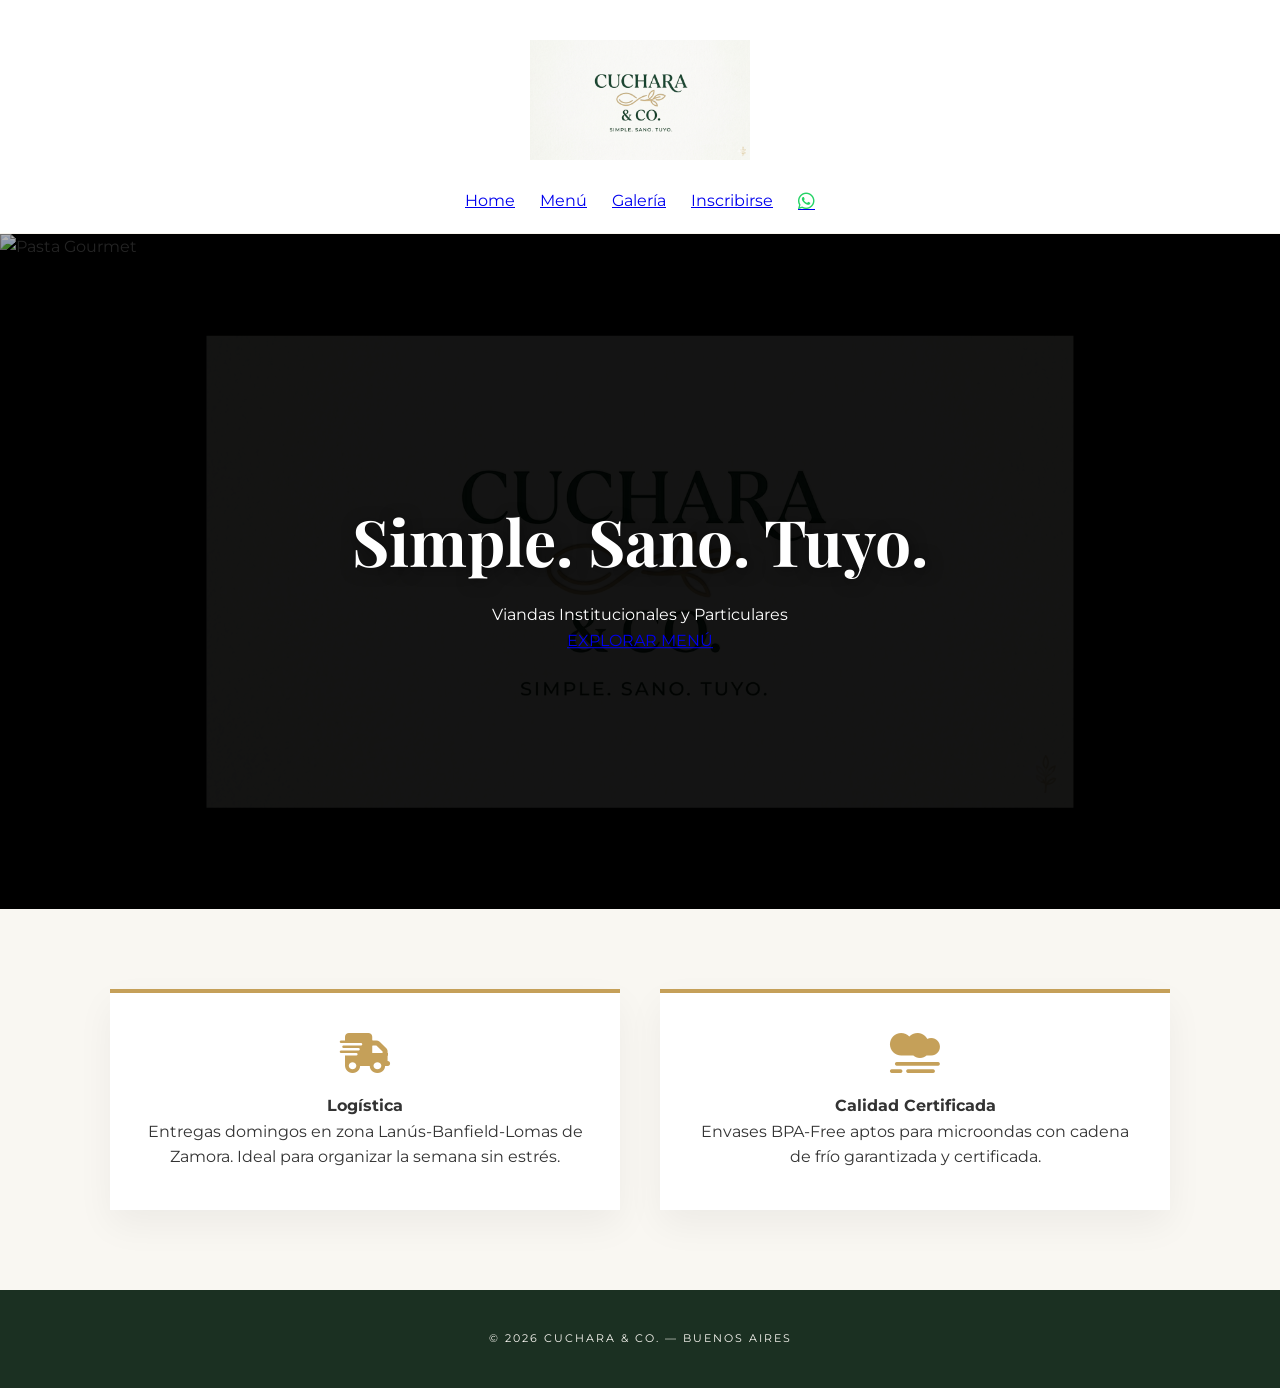
==== index.html @ 55ac5d37 "Update layout and add WhatsApp button Update layout and add WhatsApp button" ====
<!DOCTYPE html>
<html lang="es">
<head>
    <meta charset="UTF-8">
    <meta name="viewport" content="width=device-width, initial-scale=1.0">
    <title>Cuchara & Co. | Simple. Sano. Tuyo.</title>
    <link href="https://fonts.googleapis.com/css2?family=Playfair+Display:wght@700&family=Montserrat:wght@300;400;600&display=swap" rel="stylesheet">
    <link rel="stylesheet" href="style.css?v=1.2">
    <link rel="stylesheet" href="https://cdnjs.cloudflare.com/ajax/libs/font-awesome/6.0.0/css/all.min.css">
</head>
<body class="home-page">

    <header class="main-header">
        <div class="logo-container-central">
            <a href="index.html">
                <img src="logo-completo.png" alt="Cuchara & Co. Logo">
            </a>
        </div>
        <nav class="nav-menu-central">
    <ul class="nav-links">
        <li><a href="index.html">Home</a></li>
        <li><a href="menu.html">Menú</a></li>
        <li><a href="galeria.html">Galería</a></li>
        <li><a href="inscripcion.html">Inscribirse</a></li>
        <li>
            <a href="https://wa.me/5491131445518" target="_blank" class="nav-whatsapp">
                <i class="fa-brands fa-whatsapp"></i>
            </a>
        </li>
    </ul>
</nav>
    </header>

    <section class="hero-slider">
        <img src="logo-completo.png" class="hero-bg-logo" alt="Fondo Marca de Agua">
        
        <div class="slide-track">
            <img src="https://images.unsplash.com/photo-1547592166-23ac45744acd?q=80&w=1200" class="slide" alt="Pasta Gourmet">
            <img src="https://images.unsplash.com/photo-1543339308-43e59d6b73a6?q=80&w=1200" class="slide" alt="Carne Premium">
            <img src="https://images.unsplash.com/photo-1512621776951-a57141f2eefd?q=80&w=1200" class="slide" alt="Bowl Saludable">
            <img src="https://images.unsplash.com/photo-1547592166-23ac45744acd?q=80&w=1200" class="slide" alt="Pasta Gourmet">
        </div>

        <div class="hero-text">
            <h1>Simple. Sano. Tuyo.</h1>
            <p>Viandas Institucionales y Particulares</p>
            <a href="menu.html" class="btn-primary">EXPLORAR MENÚ</a>
        </div>
    </section>

    <main class="container">
        <div class="features-grid">
            <div class="feature-card">
                <i class="fa-solid fa-truck-fast"></i>
                <h4>Logística</h4>
                <p>Entregas domingos en zona Lanús-Banfield-Lomas de Zamora. Ideal para organizar la semana sin estrés.</p>
            </div>

            <div class="feature-card">
                <i class="fa-solid fa-smog"></i>  
                <h4>Calidad Certificada</h4>
                <p>Envases BPA-Free aptos para microondas con cadena de frío garantizada y certificada.</p>
            </div>
        </div>
    </main>

    <footer class="main-footer">
        <p>© 2026 CUCHARA & CO. — BUENOS AIRES</p>
    </footer>

</body>
</html>
---- style.css ----
/* --- VARIABLES --- */
:root {
    --verde: #1B3022;
    --crema: #F9F7F2;
    --trigo: #C5A059;
    --texto: #333;
    --blanco: #FFFFFF;
}

/* --- RESET & BASE --- */
* { box-sizing: border-box; margin: 0; padding: 0; }

body {
    font-family: 'Montserrat', sans-serif;
    background-color: var(--crema);
    color: var(--texto);
    line-height: 1.6;
    overflow-x: hidden;
}

.container { max-width: 1100px; margin: 0 auto; padding: 0 20px; }

/* --- HEADER CENTRALIZADO --- */
.main-header {
    background-color: var(--blanco);
    padding: 40px 20px 20px;
    display: flex;
    flex-direction: column;
    align-items: center;
    border-bottom: 1px solid rgba(197, 160, 89, 0.1);
    width: 100%;
}

.logo-container-central img {
    height: 120px;
    width: auto;
    margin-bottom: 20px;
}

/* --- NAVEGACIÓN UNIFICADA (TEXTO + CARRITO + WHATSAPP) --- */
.nav-links {
    display: flex;
    align-items: center; /* Centra verticalmente texto e íconos */
    gap: 25px;           /* Espacio equilibrado entre ítems */
    list-style: none;
}

.nav-links i {
    font-size: 1.2rem;   /* Tamaño ideal para los íconos */
    transition: transform 0.3s ease;
    display: flex;       /* Ayuda a que el ícono se centre bien */
}

/* Efecto hover general para los íconos */
.nav-links a:hover i {
    transform: scale(1.2);
}

/* Color específico para el CARRITO */
.cart-link i {
    color: var(--verde);
}

/* Color específico para WHATSAPP */
.nav-whatsapp i {
    color: #25D366; /* Verde original de WhatsApp */
}

.nav-whatsapp:hover i {
    color: #128C7E; /* Verde oscuro al pasar el mouse */
}

/* --- SECCIÓN MENÚ & CUADRÍCULA --- */
.section-title {
    text-align: center;
    font-family: 'Playfair Display', serif;
    font-size: 2.8rem;
    color: var(--verde);
    margin: 50px 0;
}

.menu-grid {
    display: grid;
    grid-template-columns: repeat(2, 1fr); /* Fuerza 2 columnas */
    gap: 30px;
    max-width: 1000px;
    margin: 0 auto 60px;
}

.menu-card {
    background: var(--blanco);
    padding: 30px;
    border-radius: 8px;
    box-shadow: 0 10px 25px rgba(0,0,0,0.03);
    border-top: 4px solid var(--trigo);
}

.menu-card h3 {
    font-family: 'Playfair Display', serif;
    color: var(--verde);
    margin-bottom: 20px;
    border-bottom: 1px solid #eee;
    padding-bottom: 10px;
}

.menu-card ul { list-style: none; }

.menu-card li {
    margin-bottom: 15px;
    display: flex;
    justify-content: space-between;
    align-items: center;
    font-size: 0.9rem;
}

.info-btn {
    color: var(--trigo);
    font-weight: 600;
    cursor: pointer;
    font-size: 0.7rem;
    text-transform: uppercase;
    border: 1px solid var(--trigo);
    padding: 2px 8px;
    border-radius: 4px;
    transition: 0.3s;
}

.info-btn:hover {
    background: var(--trigo);
    color: white;
}

/* --- SECCIÓN COMPROMISO --- */
.commitment-container {
    text-align: center;
    background: var(--blanco);
    padding: 80px 20px;
    width: 100%;
}

.commitment-grid {
    display: grid;
    grid-template-columns: repeat(auto-fit, minmax(280px, 1fr));
    gap: 40px;
    max-width: 1100px;
    margin: 40px auto 0;
}

.commitment-item i {
    font-size: 2rem;
    color: var(--trigo);
    margin-bottom: 20px;
}

/* --- MODAL (POPUP) --- */
.modal {
    display: none;
    position: fixed;
    z-index: 10000;
    left: 0; top: 0;
    width: 100%; height: 100%;
    background-color: rgba(0,0,0,0.7);
    backdrop-filter: blur(4px);
}

.modal-content {
    background-color: var(--crema);
    margin: 10vh auto;
    padding: 40px;
    width: 90%;
    max-width: 500px;
    border-radius: 12px;
    position: relative;
    border-top: 6px solid var(--trigo);
}

.close-button {
    position: absolute;
    right: 20px; top: 15px;
    font-size: 28px;
    cursor: pointer;
    color: var(--verde);
}

/* --- FOOTER --- */
footer {
    background: var(--verde);
    color: var(--crema);
    text-align: center;
    padding: 40px;
    font-size: 0.7rem;
    letter-spacing: 2px;
}

/* --- RESPONSIVE --- */
@media (max-width: 800px) {
    .menu-grid { grid-template-columns: 1fr; }
    .section-title { font-size: 2rem; }
}
/* --- HERO SLIDER ANIMATION --- */
.hero-slider {
    position: relative;
    height: 75vh;
    width: 100%;
    overflow: hidden;
    background: #000; /* Fondo negro por si las fotos tardan en cargar */
}

.slide-track {
    display: flex;
    width: 400%;
    height: 100%;
    animation: scroll 25s linear infinite;
    will-change: transform; /* Esto le dice al PC que use la placa de video */
    backface-visibility: hidden;
}

.slide {
    width: 100%;
    height: 100%;
    object-fit: cover;
    opacity: 0.7; /* Oscurecemos las fotos para que el texto blanco resalte */
}

@keyframes scroll {
    0% { transform: translateX(0); }
    /* Ajustamos para que el salto no sea brusco en pantallas grandes */
    100% { transform: translateX(calc(-100% * 3 / 4)); } 
}

.hero-text {
    position: absolute;
    top: 50%;
    left: 50%;
    transform: translate(-50%, -50%);
    text-align: center;
    color: white;
    z-index: 10;
    width: 90%;
}

.hero-text h1 {
    font-family: 'Playfair Display', serif;
    font-size: clamp(2.5rem, 8vw, 4rem);
    text-shadow: 2px 2px 15px rgba(0,0,0,0.5);
    margin-bottom: 10px;
}

/* Marca de agua sutil en el fondo */
.hero-bg-logo {
    position: absolute;
    top: 50%;
    left: 50%;
    transform: translate(-50%, -50%);
    height: 70%;
    opacity: 0.08;
    pointer-events: none;
    z-index: 1;
}

/* --- FEATURES GRID (LANÚS/BANFIELD) --- */
.features-grid {
    display: grid;
    grid-template-columns: repeat(auto-fit, minmax(300px, 1fr));
    gap: 40px;
    padding: 80px 0;
}

.feature-card {
    background: #fff;
    padding: 40px 30px;
    text-align: center;
    border-top: 4px solid var(--trigo);
    box-shadow: 0 15px 35px rgba(0,0,0,0.05);
    transition: transform 0.3s ease;
}

.feature-card:hover { transform: translateY(-10px); }

.feature-card i {
    font-size: 2.5rem;
    color: var(--trigo);
    margin-bottom: 20px;
}
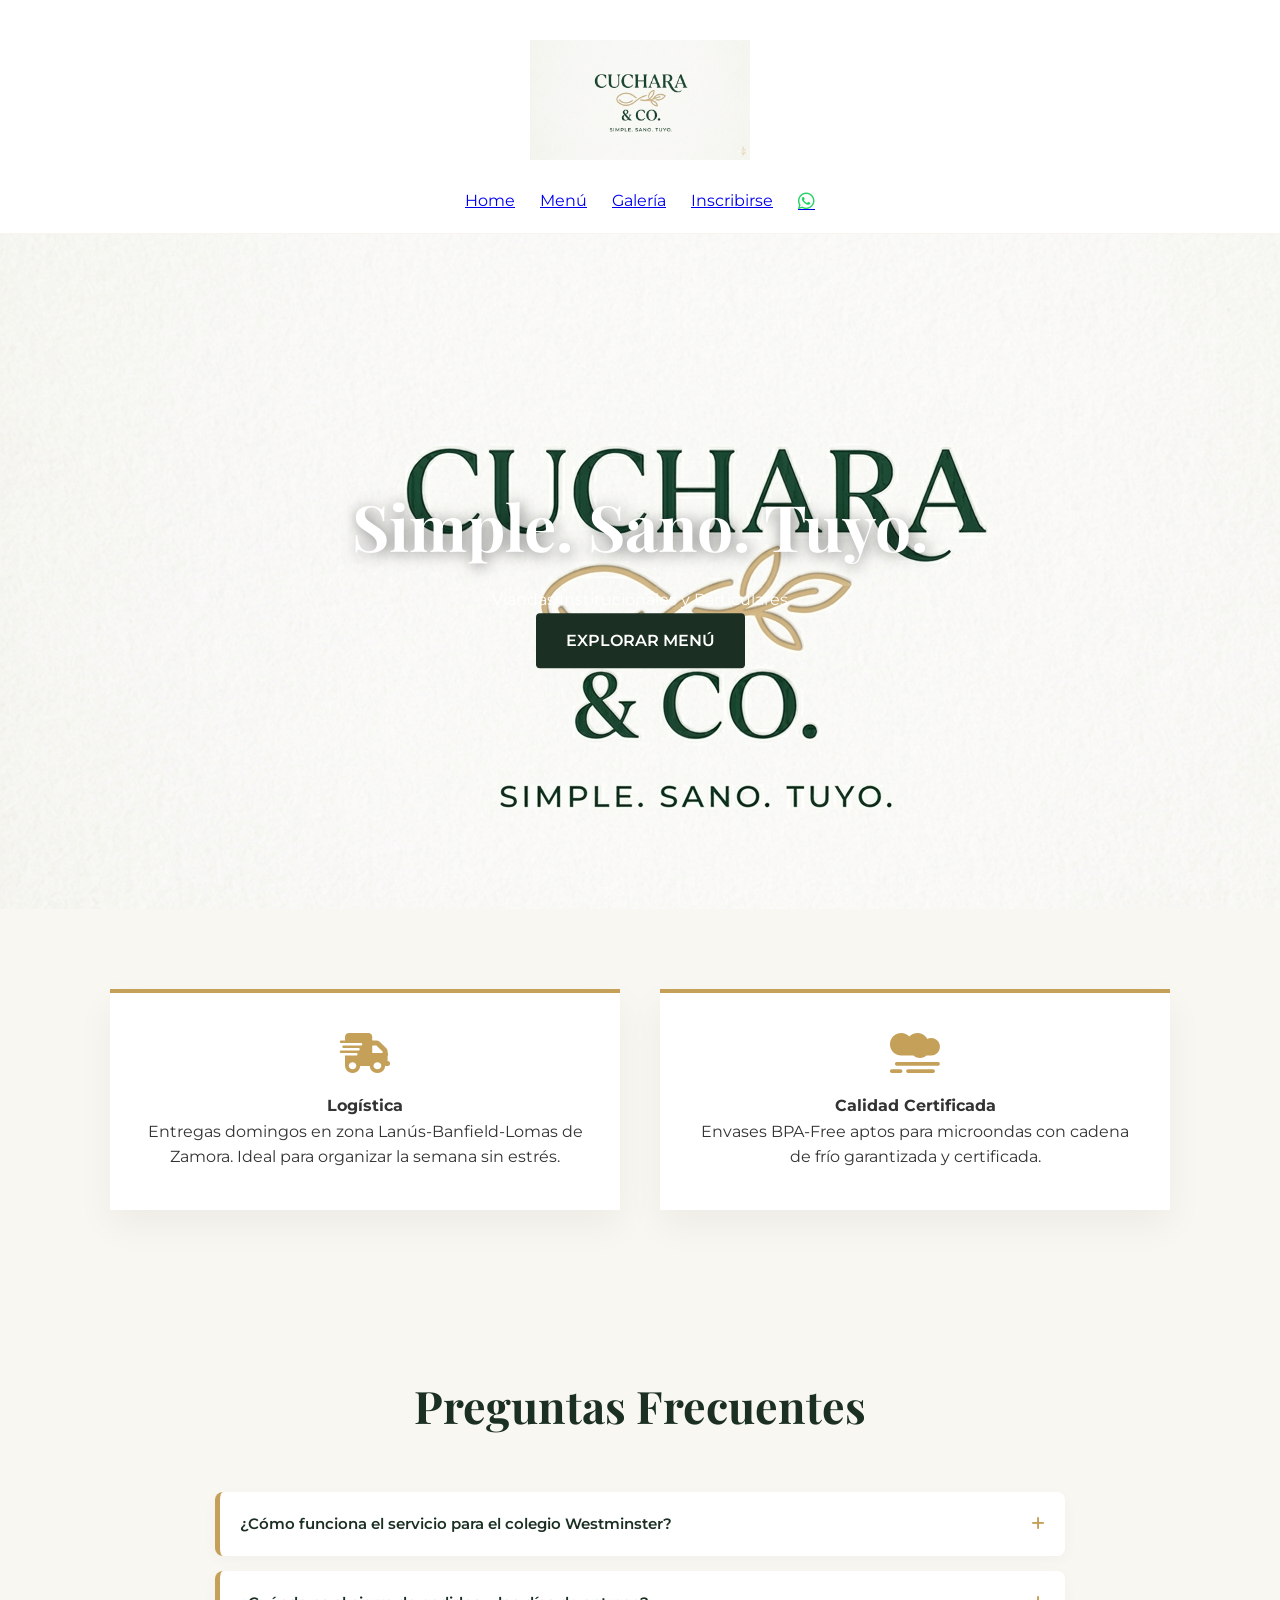
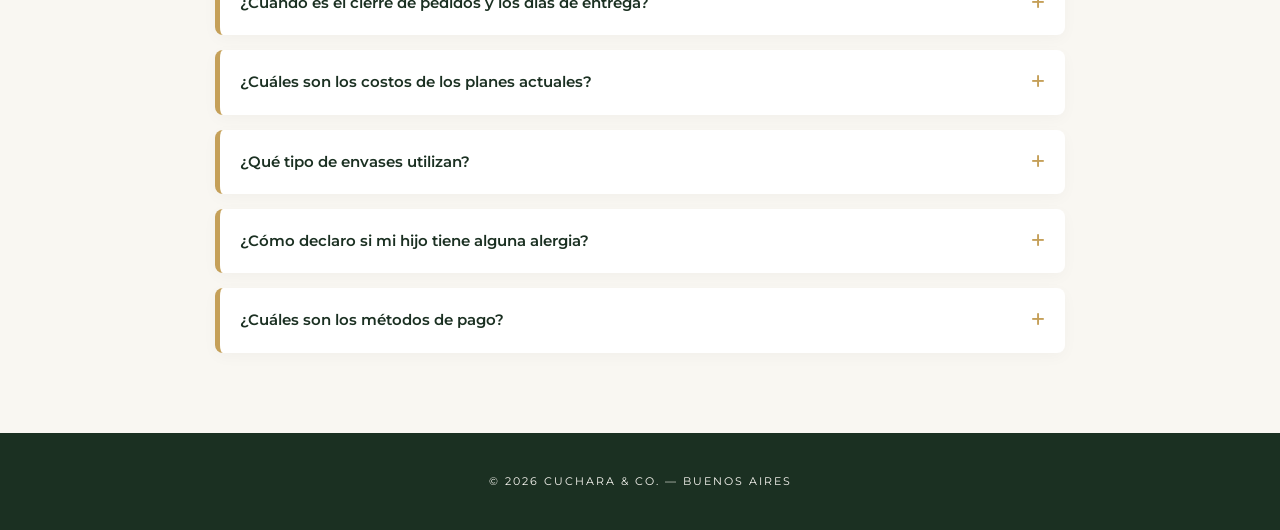
==== commit f4e957e8: "faqs faqs" ====
--- a/index.html
+++ b/index.html
@@ -62,6 +62,55 @@
                 <p>Envases BPA-Free aptos para microondas con cadena de frío garantizada y certificada.</p>
             </div>
         </div>
+		<section class="container" style="margin-top: 80px; margin-bottom: 80px;">
+            <h2 class="section-title">Preguntas Frecuentes</h2>
+            <div class="faq-container" style="max-width: 850px; margin: 0 auto;">
+                
+                <details class="faq-item">
+                    <summary>¿Cómo funciona el servicio para el colegio Westminster?</summary>
+                    <div class="faq-content">
+                        <p>Ofrecemos un plan específico para alumnos que incluye 5 viandas semanales nutricionalmente balanceadas, diseñadas para que el alumno las lleve al colegio listas para consumir o calentar.</p>
+                    </div>
+                </details>
+
+                <details class="faq-item">
+                    <summary>¿Cuándo es el cierre de pedidos y los días de entrega?</summary>
+                    <div class="faq-content">
+                        <p><strong>Cierre:</strong> Todos los miércoles a las 20:00 hs sin excepción para garantizar la frescura de los ingredientes.</p>
+                        <p><strong>Entrega:</strong> Los domingos por la tarde, permitiéndote organizar la semana escolar con anticipación.</p>
+                    </div>
+                </details>
+
+                <details class="faq-item">
+                    <summary>¿Cuáles son los costos de los planes actuales?</summary>
+                    <div class="faq-content">
+                        <p>El <strong>Plan Lanzamiento Westminster</strong> tiene un valor de $30.000 ($6.000 por vianda). El <strong>Plan Particular</strong> tiene un valor de $37.500 ($7.500 por vianda).</p>
+                    </div>
+                </details>
+
+                <details class="faq-item">
+                    <summary>¿Qué tipo de envases utilizan?</summary>
+                    <div class="faq-content">
+                        <p>Utilizamos recipientes <strong>BPA-Free</strong> de alta calidad, aptos para microondas, que garantizan la seguridad alimentaria y la correcta conservación de los sabores.</p>
+                    </div>
+                </details>
+
+                <details class="faq-item">
+                    <summary>¿Cómo declaro si mi hijo tiene alguna alergia?</summary>
+                    <div class="faq-content">
+                        <p>Al momento de la inscripción online, encontrarás una sección específica para detallar alergias o intolerancias. Nosotros revisamos cada ficha para asegurar un servicio seguro.</p>
+                    </div>
+                </details>
+
+                <details class="faq-item">
+                    <summary>¿Cuáles son los métodos de pago?</summary>
+                    <div class="faq-content">
+                        <p>Aceptamos transferencia bancaria y efectivo. Una vez completado el formulario de alta, nos comunicamos por WhatsApp para enviarte los datos correspondientes.</p>
+                    </div>
+                </details>
+
+            </div>
+        </section>
     </main>
 
     <footer class="main-footer">
--- a/style.css
+++ b/style.css
@@ -111,6 +111,18 @@
     justify-content: space-between;
     align-items: center;
     font-size: 0.9rem;
+}
+
+/* Botones generales */
+.btn-primary {
+    background-color: var(--verde);
+    color: white;
+    padding: 15px 30px;
+    border-radius: 4px;
+    text-decoration: none;
+    font-weight: 600;
+    transition: 0.3s;
+    display: inline-block;
 }
 
 .info-btn {
@@ -172,6 +184,7 @@
     border-radius: 12px;
     position: relative;
     border-top: 6px solid var(--trigo);
+    text-align: center; /* Asegura que el texto informativo esté centrado */
 }
 
 .close-button {
@@ -197,13 +210,14 @@
     .menu-grid { grid-template-columns: 1fr; }
     .section-title { font-size: 2rem; }
 }
+
 /* --- HERO SLIDER ANIMATION --- */
 .hero-slider {
     position: relative;
     height: 75vh;
     width: 100%;
     overflow: hidden;
-    background: #000; /* Fondo negro por si las fotos tardan en cargar */
+    background: #000;
 }
 
 .slide-track {
@@ -211,7 +225,7 @@
     width: 400%;
     height: 100%;
     animation: scroll 25s linear infinite;
-    will-change: transform; /* Esto le dice al PC que use la placa de video */
+    will-change: transform;
     backface-visibility: hidden;
 }
 
@@ -219,12 +233,11 @@
     width: 100%;
     height: 100%;
     object-fit: cover;
-    opacity: 0.7; /* Oscurecemos las fotos para que el texto blanco resalte */
+    opacity: 0.7;
 }
 
 @keyframes scroll {
     0% { transform: translateX(0); }
-    /* Ajustamos para que el salto no sea brusco en pantallas grandes */
     100% { transform: translateX(calc(-100% * 3 / 4)); } 
 }
 
@@ -244,18 +257,6 @@
     font-size: clamp(2.5rem, 8vw, 4rem);
     text-shadow: 2px 2px 15px rgba(0,0,0,0.5);
     margin-bottom: 10px;
-}
-
-/* Marca de agua sutil en el fondo */
-.hero-bg-logo {
-    position: absolute;
-    top: 50%;
-    left: 50%;
-    transform: translate(-50%, -50%);
-    height: 70%;
-    opacity: 0.08;
-    pointer-events: none;
-    z-index: 1;
 }
 
 /* --- FEATURES GRID (LANÚS/BANFIELD) --- */
@@ -282,3 +283,61 @@
     color: var(--trigo);
     margin-bottom: 20px;
 }
+
+/* --- ESTILOS DE LA SECCIÓN DE CARRITO (NUEVO) --- */
+#seccionCarrito .btn-primary:hover {
+    background-color: #128C7E !important;
+    border-color: #128C7E !important;
+    transform: scale(1.02);
+}
+
+#cantSemanas:focus {
+    outline: none;
+    border-color: var(--verde);
+    box-shadow: 0 0 5px rgba(27, 48, 34, 0.2);
+}
+/* --- ESTILOS FAQ (ACORDEÓN) --- */
+.faq-item {
+    background: var(--blanco);
+    margin-bottom: 15px;
+    border-radius: 8px;
+    border-left: 5px solid var(--trigo);
+    box-shadow: 0 4px 15px rgba(0,0,0,0.03);
+    overflow: hidden;
+    transition: all 0.3s ease;
+}
+
+.faq-item summary {
+    padding: 20px;
+    font-weight: 600;
+    color: var(--verde);
+    cursor: pointer;
+    list-style: none;
+    display: flex;
+    justify-content: space-between;
+    align-items: center;
+    font-size: 0.95rem;
+}
+
+.faq-item summary::after {
+    content: '\f067'; /* Ícono plus de FontAwesome */
+    font-family: 'Font Awesome 6 Free';
+    font-weight: 900;
+    color: var(--trigo);
+    transition: transform 0.3s;
+}
+
+.faq-item[open] summary::after {
+    transform: rotate(45deg); /* Gira el plus para que parezca una X */
+}
+
+.faq-content {
+    padding: 0 20px 20px;
+    font-size: 0.9rem;
+    color: #666;
+    line-height: 1.6;
+}
+
+.faq-content p {
+    margin-bottom: 10px;
+}
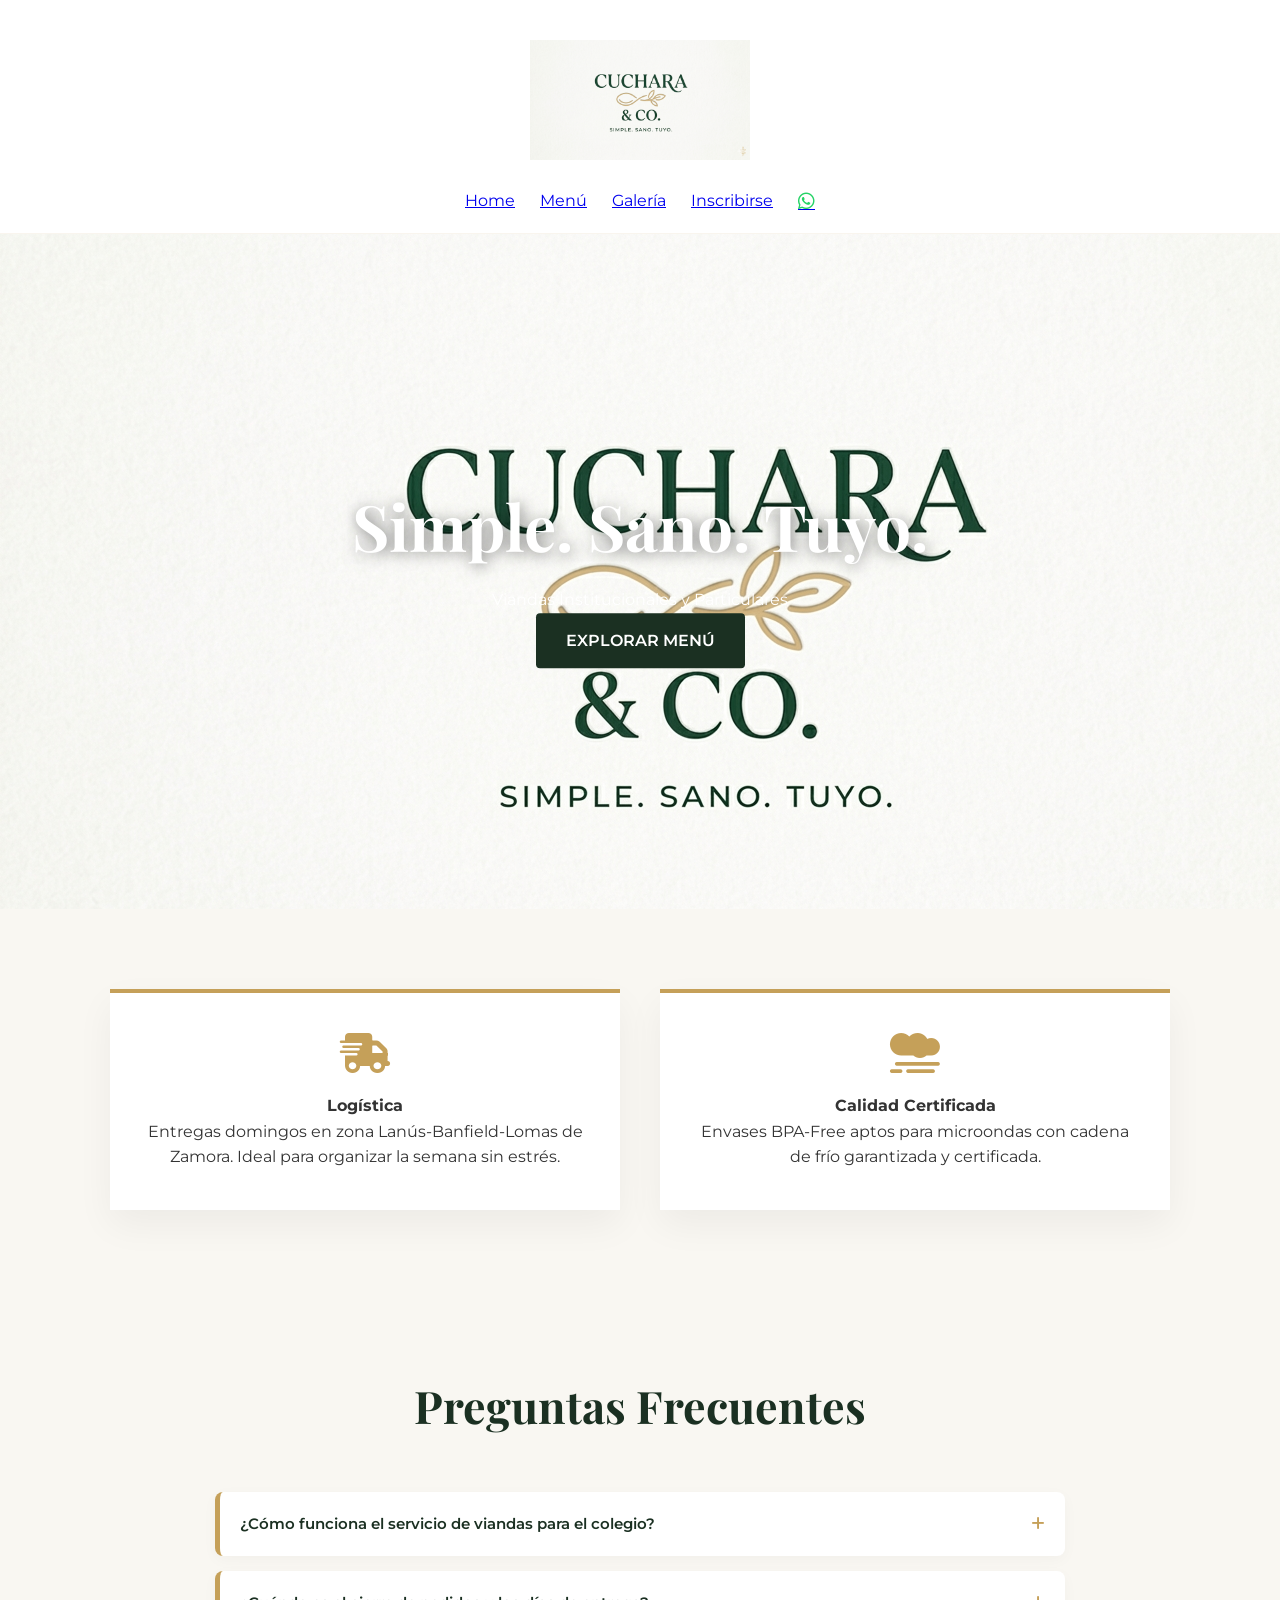
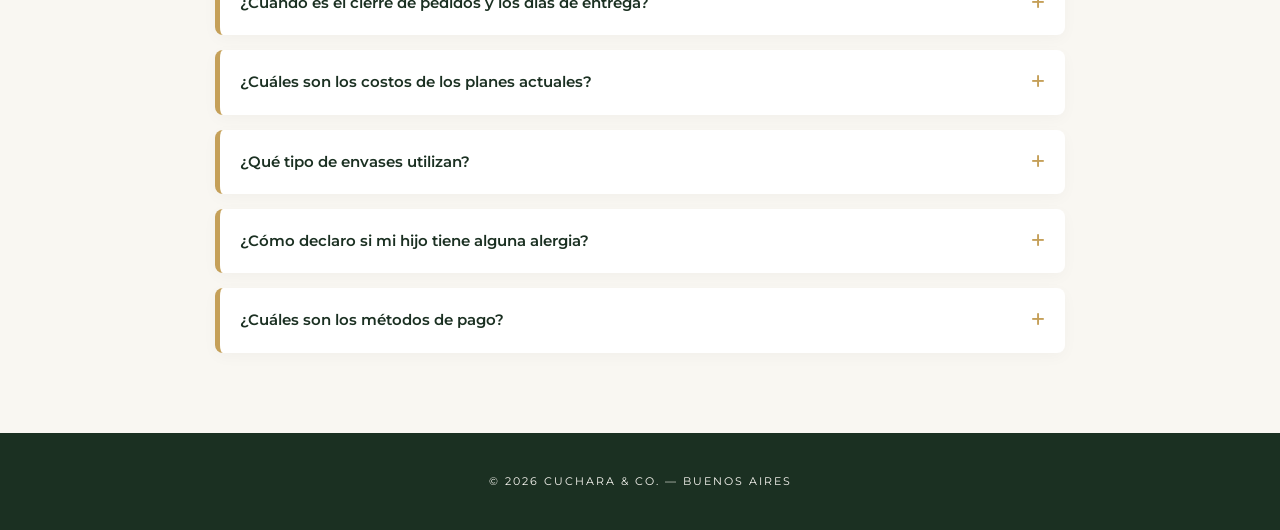
==== commit e77b0cb2: "Update index.html upgrade faqs" ====
--- a/index.html
+++ b/index.html
@@ -67,7 +67,7 @@
             <div class="faq-container" style="max-width: 850px; margin: 0 auto;">
                 
                 <details class="faq-item">
-                    <summary>¿Cómo funciona el servicio para el colegio Westminster?</summary>
+                    <summary>¿Cómo funciona el servicio de viandas para el colegio?</summary>
                     <div class="faq-content">
                         <p>Ofrecemos un plan específico para alumnos que incluye 5 viandas semanales nutricionalmente balanceadas, diseñadas para que el alumno las lleve al colegio listas para consumir o calentar.</p>
                     </div>
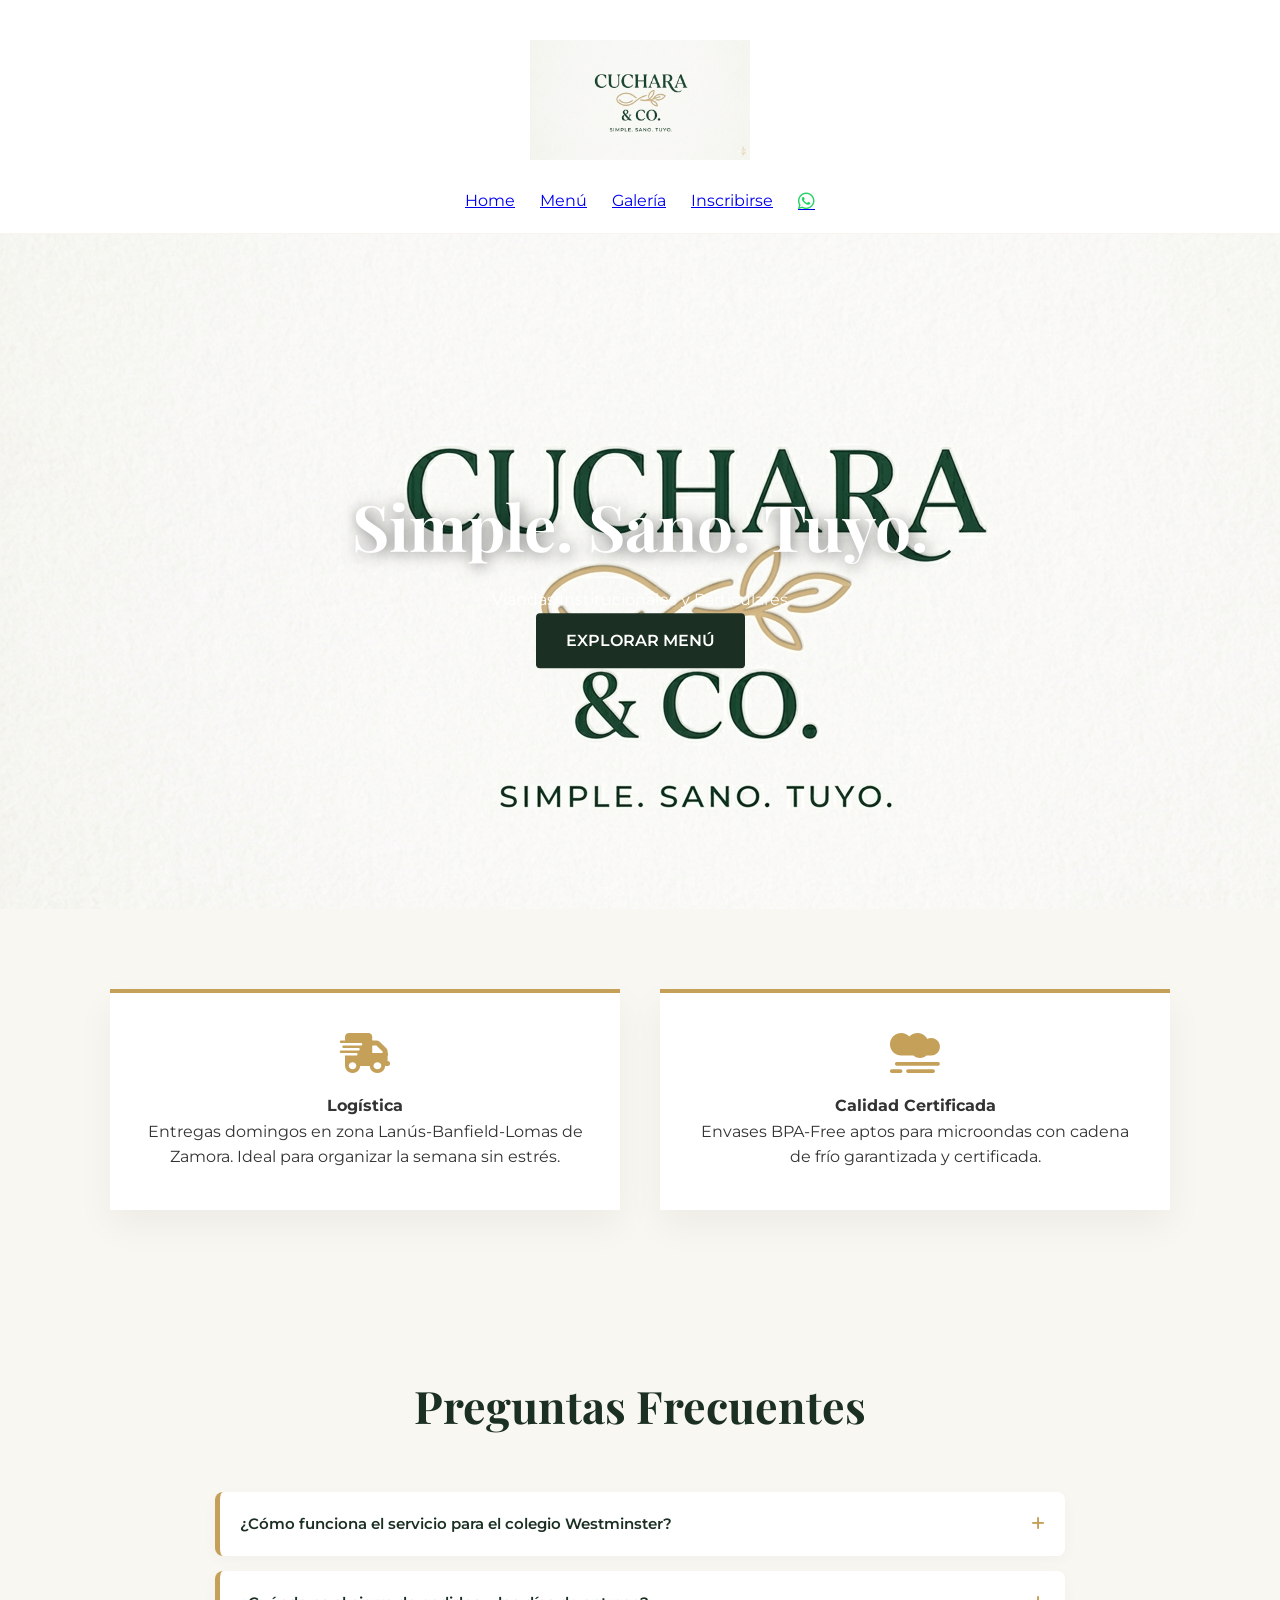
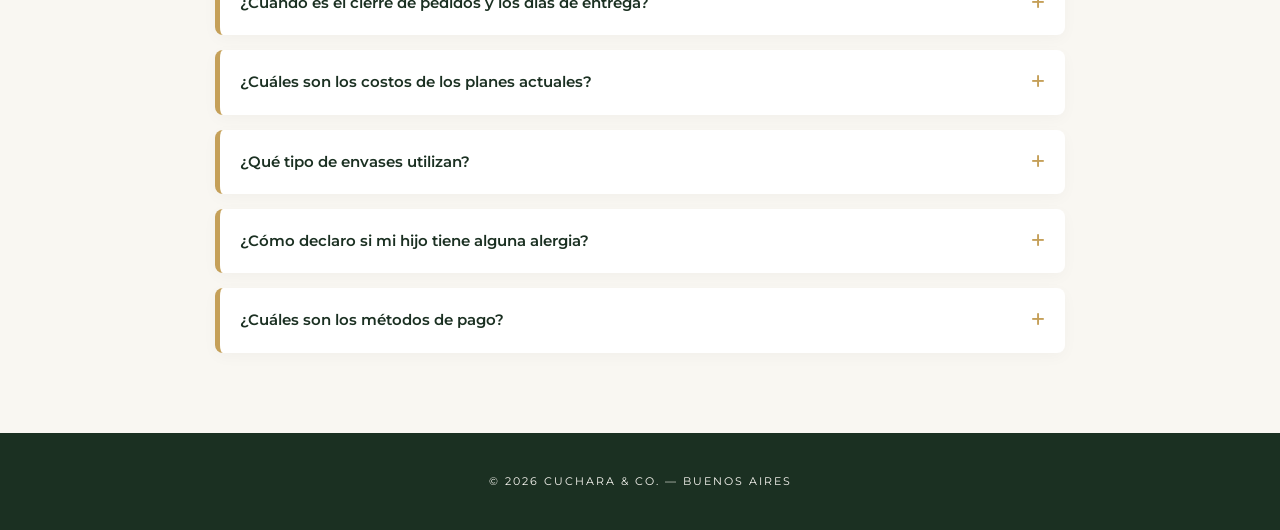
==== commit fb9cad80: "Upgrde carrusel Upgrde carrusel" ====
--- a/index.html
+++ b/index.html
@@ -35,10 +35,11 @@
         <img src="logo-completo.png" class="hero-bg-logo" alt="Fondo Marca de Agua">
         
         <div class="slide-track">
-            <img src="https://images.unsplash.com/photo-1547592166-23ac45744acd?q=80&w=1200" class="slide" alt="Pasta Gourmet">
-            <img src="https://images.unsplash.com/photo-1543339308-43e59d6b73a6?q=80&w=1200" class="slide" alt="Carne Premium">
-            <img src="https://images.unsplash.com/photo-1512621776951-a57141f2eefd?q=80&w=1200" class="slide" alt="Bowl Saludable">
-            <img src="https://images.unsplash.com/photo-1547592166-23ac45744acd?q=80&w=1200" class="slide" alt="Pasta Gourmet">
+            <img src="img/pastel-de-papas.jpg" class="slide" alt="Pastel de Papas Artesanal">
+            <img src="img/Milanesitas-con-pure-mixto.jpg" class="slide" alt="Milanesitas con Puré">
+            <img src="img/tirabuzon.jpg" class="slide" alt="Tirabuzones con Vegetales">
+            <img src="img/Empanadas-de-Pollo.jpg" class="slide" alt="Empanadas de Pollo">
+            <img src="img/pastel-de-papas.jpg" class="slide" alt="Pastel de Papas Artesanal">
         </div>
 
         <div class="hero-text">
@@ -67,7 +68,7 @@
             <div class="faq-container" style="max-width: 850px; margin: 0 auto;">
                 
                 <details class="faq-item">
-                    <summary>¿Cómo funciona el servicio de viandas para el colegio?</summary>
+                    <summary>¿Cómo funciona el servicio para el colegio Westminster?</summary>
                     <div class="faq-content">
                         <p>Ofrecemos un plan específico para alumnos que incluye 5 viandas semanales nutricionalmente balanceadas, diseñadas para que el alumno las lleve al colegio listas para consumir o calentar.</p>
                     </div>
--- a/style.css
+++ b/style.css
@@ -217,23 +217,21 @@
     height: 75vh;
     width: 100%;
     overflow: hidden;
-    background: #000;
+    background: var(--verde); /* Color de respaldo si la foto tarda en cargar */
 }
 
 .slide-track {
     display: flex;
-    width: 400%;
+    width: 500%; /* Ajustado para 5 imágenes (4 + 1 repetida) */
     height: 100%;
     animation: scroll 25s linear infinite;
-    will-change: transform;
-    backface-visibility: hidden;
 }
 
 .slide {
-    width: 100%;
+    width: 20%; /* Cada imagen ocupa el 20% de la pista de 500% */
     height: 100%;
-    object-fit: cover;
-    opacity: 0.7;
+    object-fit: cover; /* Esto evita que la imagen se estire o se vea mal */
+    opacity: 0.6; /* Oscurece un poco para que el texto blanco se lea perfecto */
 }
 
 @keyframes scroll {
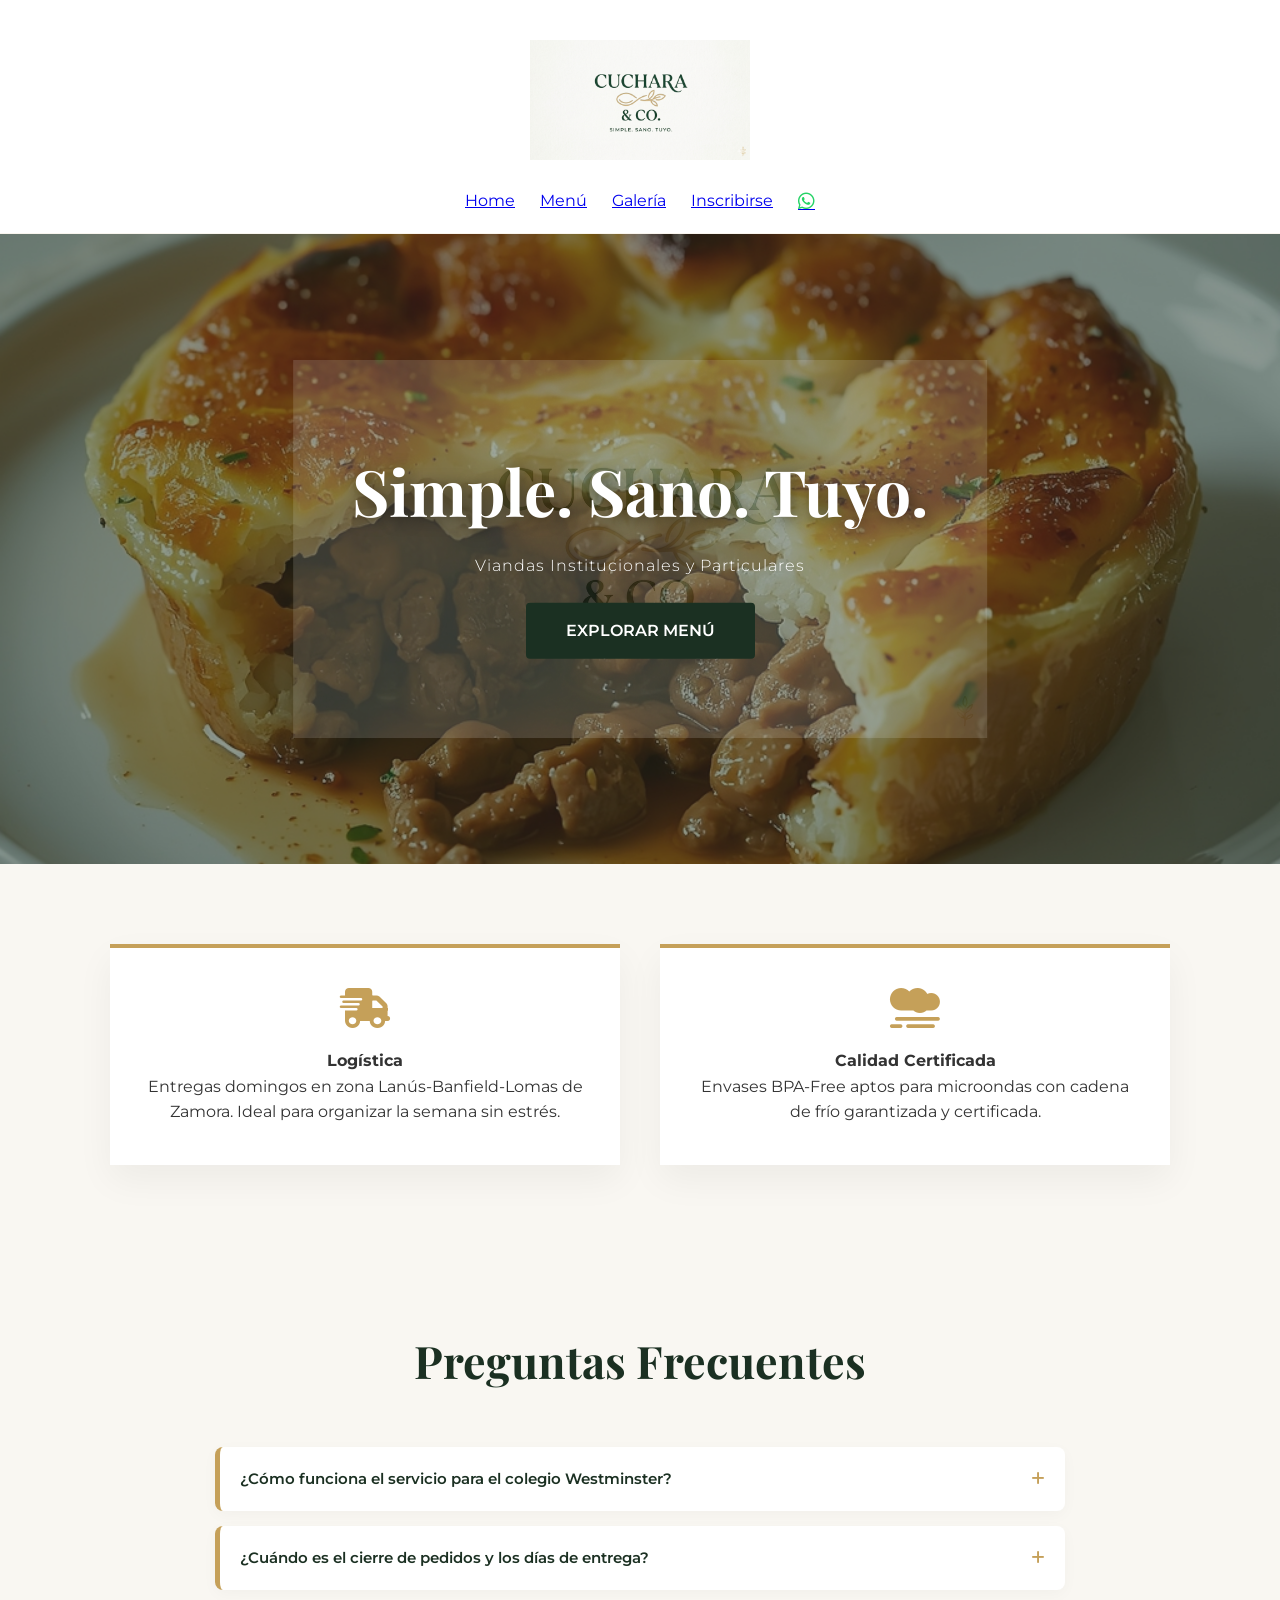
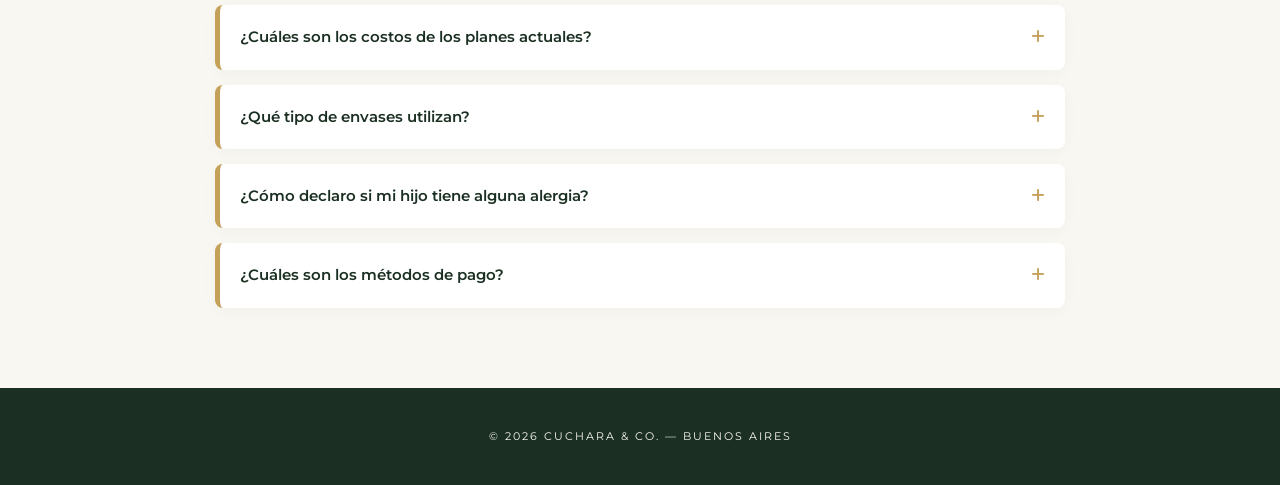
==== commit 51faa972: "carrusel carrusel" ====
--- a/index.html
+++ b/index.html
@@ -32,22 +32,22 @@
     </header>
 
     <section class="hero-slider">
-        <img src="logo-completo.png" class="hero-bg-logo" alt="Fondo Marca de Agua">
-        
-        <div class="slide-track">
-            <img src="img/pastel-de-papas.jpg" class="slide" alt="Pastel de Papas Artesanal">
-            <img src="img/Milanesitas-con-pure-mixto.jpg" class="slide" alt="Milanesitas con Puré">
-            <img src="img/tirabuzon.jpg" class="slide" alt="Tirabuzones con Vegetales">
-            <img src="img/Empanadas-de-Pollo.jpg" class="slide" alt="Empanadas de Pollo">
-            <img src="img/pastel-de-papas.jpg" class="slide" alt="Pastel de Papas Artesanal">
-        </div>
+    <div class="slide-track">
+        <img src="img/pastel-de-papas.jpg" class="slide" alt="Pastel de Papas">
+        <img src="img/Milanesitas-con-pure-mixto.jpg" class="slide" alt="Milanesas">
+        <img src="img/tirabuzon.jpg" class="slide" alt="Tirabuzones">
+        <img src="img/Empanadas-de-Pollo.jpg" class="slide" alt="Empanadas">
+        <img src="img/pastel-de-papas.jpg" class="slide" alt="Repetida">
+    </div>
 
-        <div class="hero-text">
-            <h1>Simple. Sano. Tuyo.</h1>
-            <p>Viandas Institucionales y Particulares</p>
-            <a href="menu.html" class="btn-primary">EXPLORAR MENÚ</a>
-        </div>
-    </section>
+    <img src="logo-completo.png" class="hero-bg-logo" alt="Marca de agua">
+
+    <div class="hero-text">
+        <h1>Simple. Sano. Tuyo.</h1>
+        <p style="margin-bottom: 25px; font-weight: 300; letter-spacing: 1px;">Viandas Institucionales y Particulares</p>
+        <a href="menu.html" class="btn-primary" style="padding: 15px 40px;">EXPLORAR MENÚ</a>
+    </div>
+</section>
 
     <main class="container">
         <div class="features-grid">
--- a/style.css
+++ b/style.css
@@ -212,26 +212,69 @@
 }
 
 /* --- HERO SLIDER ANIMATION --- */
+/* --- HERO SLIDER REPARADO --- */
 .hero-slider {
     position: relative;
-    height: 75vh;
+    height: 70vh; /* Alto equilibrado para PC y Celular */
     width: 100%;
     overflow: hidden;
-    background: var(--verde); /* Color de respaldo si la foto tarda en cargar */
+    background-color: var(--verde); /* Solo se ve si fallan las fotos */
 }
 
 .slide-track {
     display: flex;
-    width: 500%; /* Ajustado para 5 imágenes (4 + 1 repetida) */
+    width: 500%; /* Para 5 fotos (4 + 1 repetida) */
     height: 100%;
     animation: scroll 25s linear infinite;
 }
 
 .slide {
-    width: 20%; /* Cada imagen ocupa el 20% de la pista de 500% */
+    width: 20%; 
     height: 100%;
-    object-fit: cover; /* Esto evita que la imagen se estire o se vea mal */
-    opacity: 0.6; /* Oscurece un poco para que el texto blanco se lea perfecto */
+    object-fit: cover;
+    opacity: 0.5; /* Esto es clave: oscurece la foto para que el texto resalte */
+}
+
+/* Marca de agua - LA AJUSTAMOS PARA QUE NO TAPE */
+.hero-bg-logo {
+    position: absolute;
+    top: 50%;
+    left: 50%;
+    transform: translate(-50%, -50%);
+    height: 60%;
+    width: auto;
+    opacity: 0.15; /* Muy sutil */
+    pointer-events: none;
+    z-index: 2; /* Por encima de las fotos, debajo del texto */
+}
+
+.hero-text {
+    position: absolute;
+    top: 55%; /* Bajamos un poco el texto para no tapar el centro del logo */
+    left: 50%;
+    transform: translate(-50%, -50%);
+    text-align: center;
+    color: white;
+    z-index: 10;
+    width: 90%;
+    background: none !important; /* Eliminamos cualquier fondo accidental */
+}
+
+.hero-text h1 {
+    font-family: 'Playfair Display', serif;
+    font-size: clamp(2rem, 8vw, 3.5rem);
+    text-shadow: 2px 2px 10px rgba(0,0,0,0.7); /* Sombra para legibilidad */
+    margin-bottom: 20px;
+}
+
+/* AJUSTE PARA CELULARES */
+@media (max-width: 600px) {
+    .hero-slider {
+        height: 60vh; /* Un poco más bajo en móvil para que se vea el menú */
+    }
+    .hero-bg-logo {
+        height: 40%; /* Logo más chico en móvil */
+    }
 }
 
 @keyframes scroll {
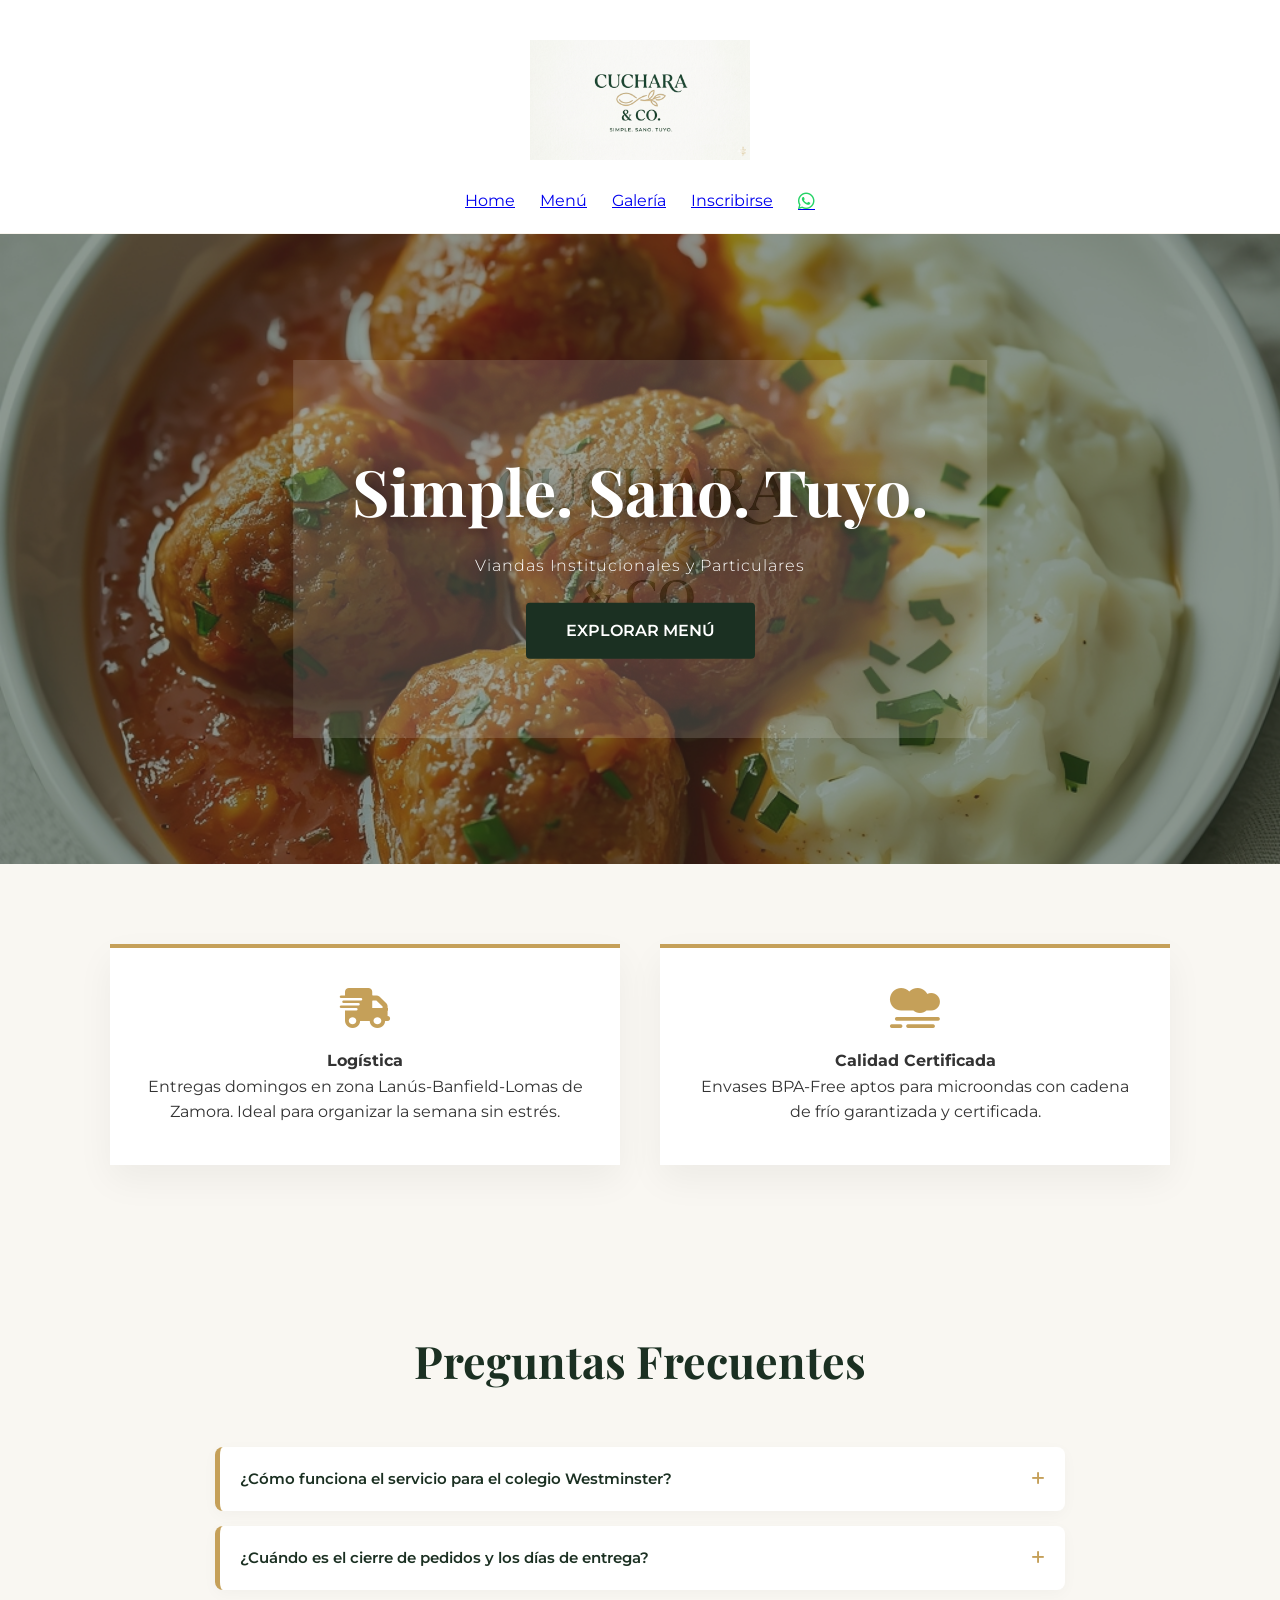
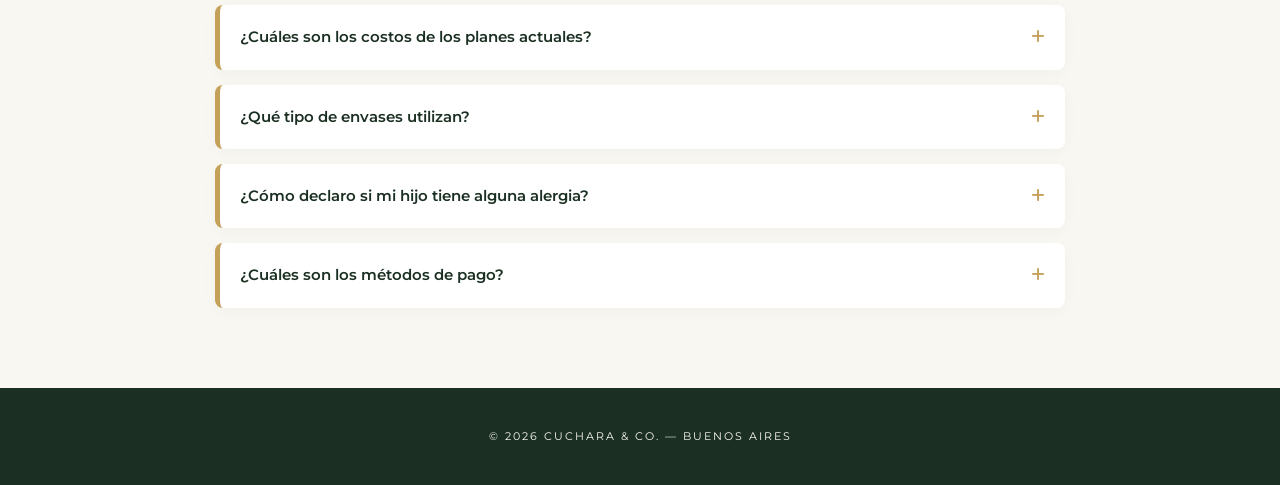
==== commit 54d2832e: "imagenes imagenes" ====
--- a/index.html
+++ b/index.html
@@ -33,11 +33,11 @@
 
     <section class="hero-slider">
     <div class="slide-track">
-        <img src="img/pastel-de-papas.jpg" class="slide" alt="Pastel de Papas">
-        <img src="img/Milanesitas-con-pure-mixto.jpg" class="slide" alt="Milanesas">
+        <img src="img/albondigas.jpg" class="slide" alt="albondigas">
+        <img src="img/Carne-al-Horno.jpg" class="slide" alt="Carne al Horno">
         <img src="img/tirabuzon.jpg" class="slide" alt="Tirabuzones">
-        <img src="img/Empanadas-de-Pollo.jpg" class="slide" alt="Empanadas">
-        <img src="img/pastel-de-papas.jpg" class="slide" alt="Repetida">
+        <img src="img/chow-fan.jpg" class="slide" alt="chow-fan">
+        <img src="img/albondigas.jpg" class="slide" alt="Repetida">
     </div>
 
     <img src="logo-completo.png" class="hero-bg-logo" alt="Marca de agua">
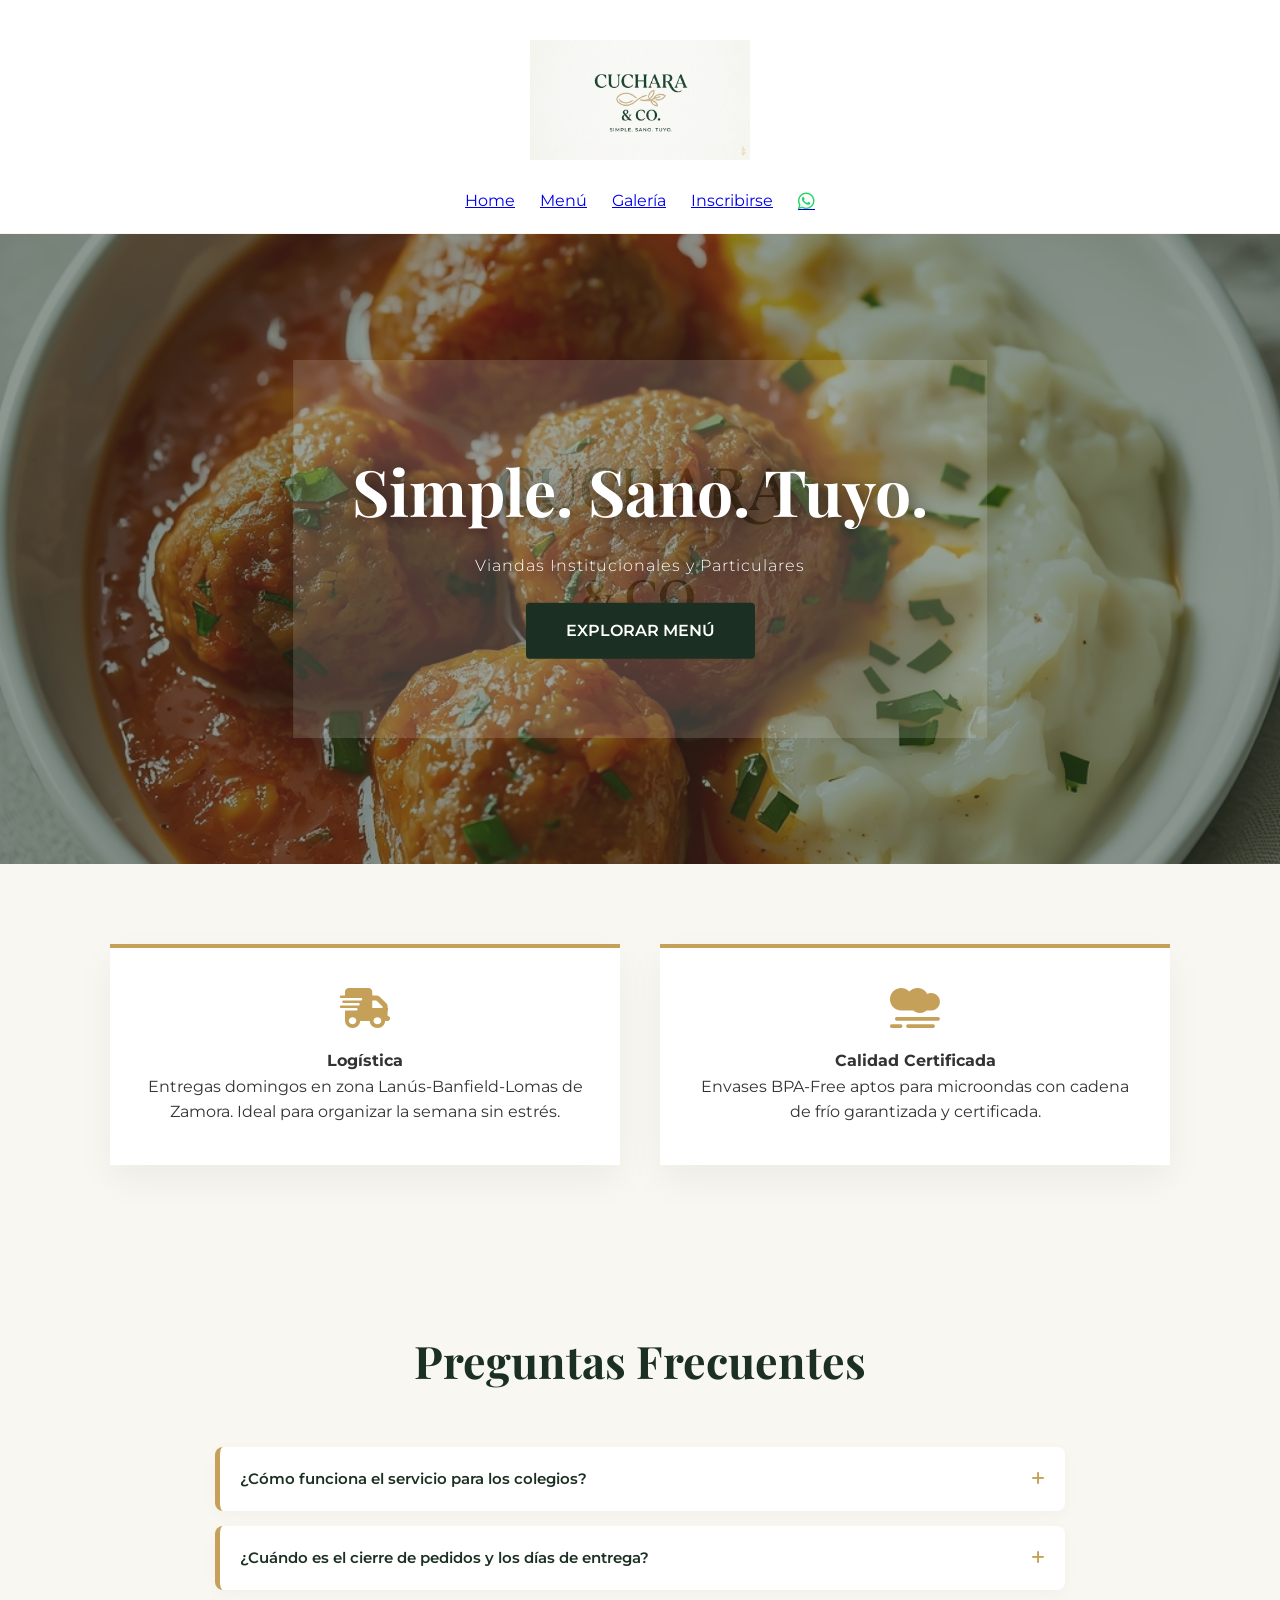
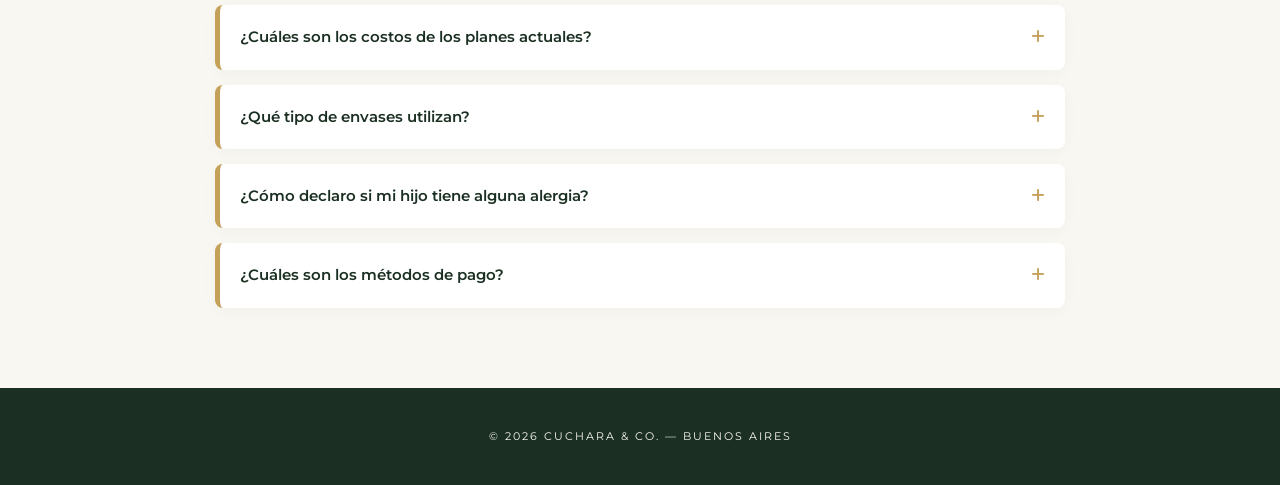
==== commit b84e59e5: "Update index.html actualización faqs" ====
--- a/index.html
+++ b/index.html
@@ -68,7 +68,7 @@
             <div class="faq-container" style="max-width: 850px; margin: 0 auto;">
                 
                 <details class="faq-item">
-                    <summary>¿Cómo funciona el servicio para el colegio Westminster?</summary>
+                    <summary>¿Cómo funciona el servicio para los colegios?</summary>
                     <div class="faq-content">
                         <p>Ofrecemos un plan específico para alumnos que incluye 5 viandas semanales nutricionalmente balanceadas, diseñadas para que el alumno las lleve al colegio listas para consumir o calentar.</p>
                     </div>
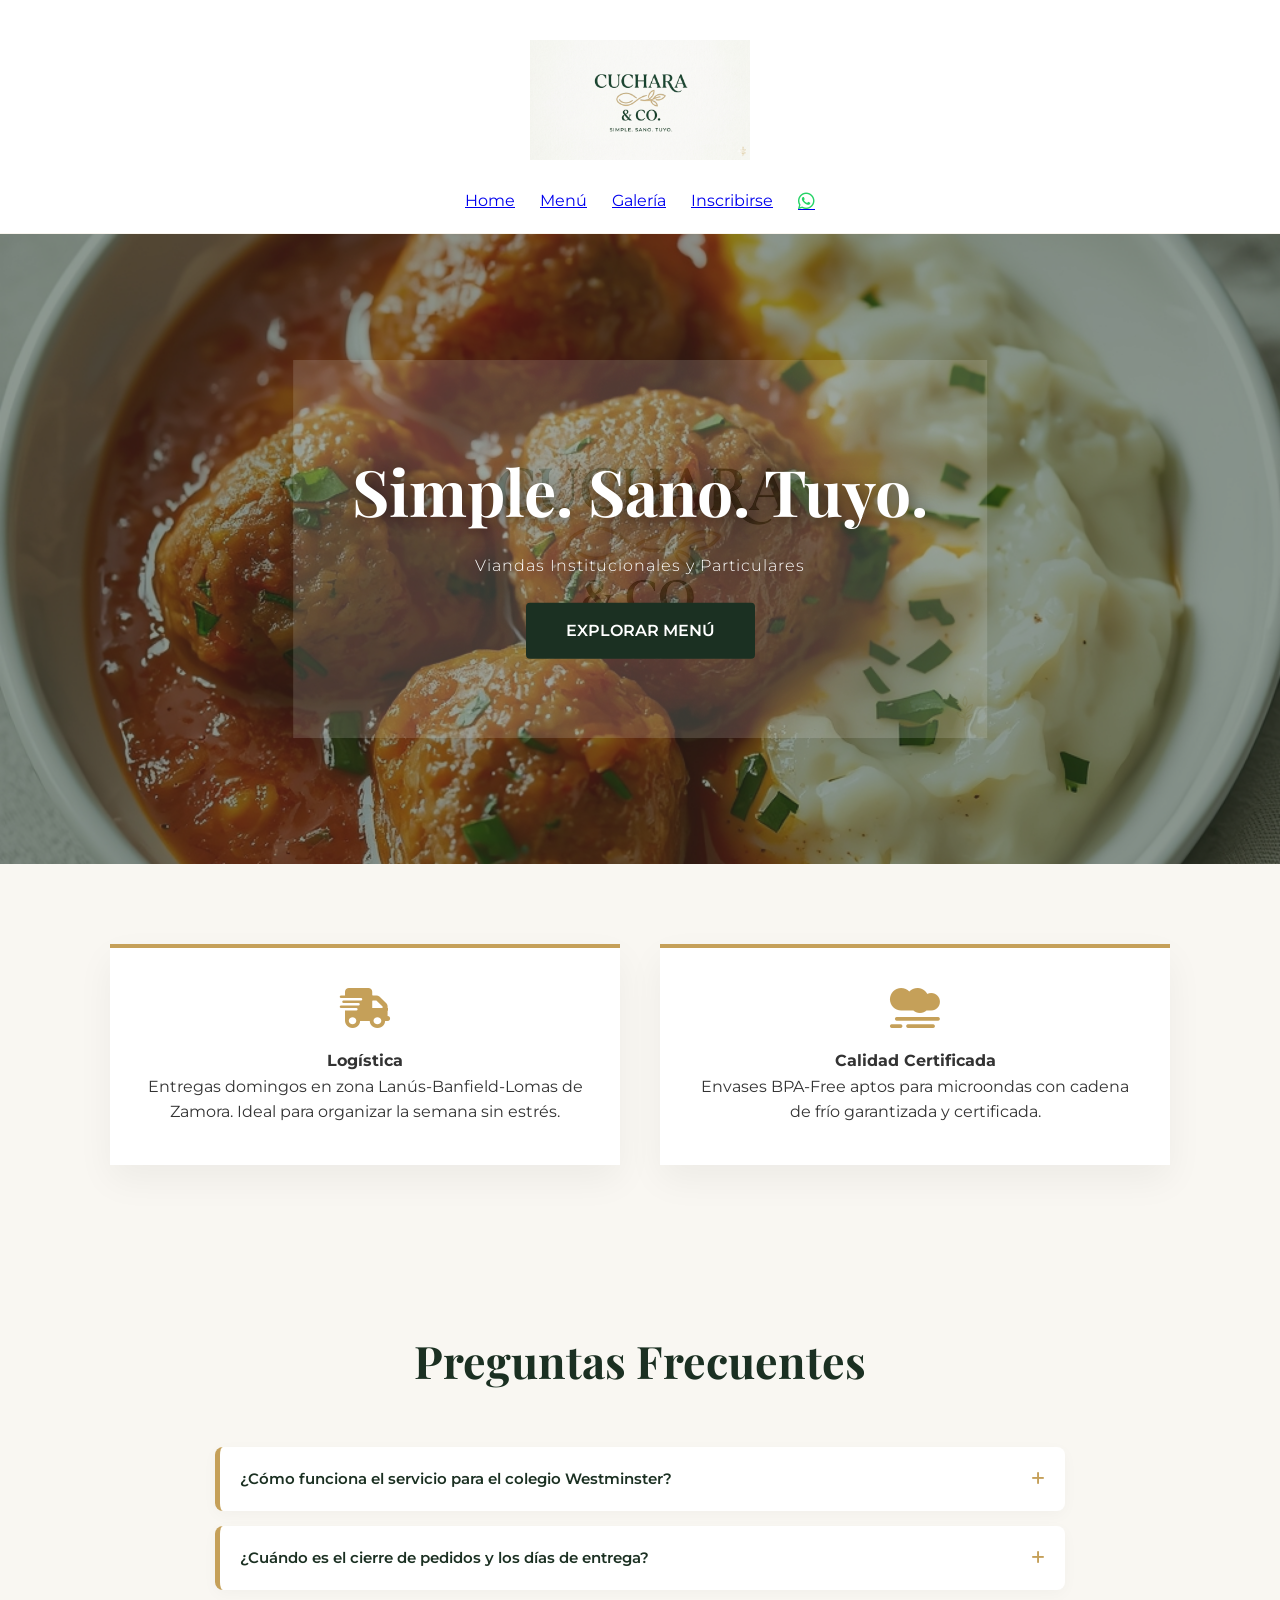
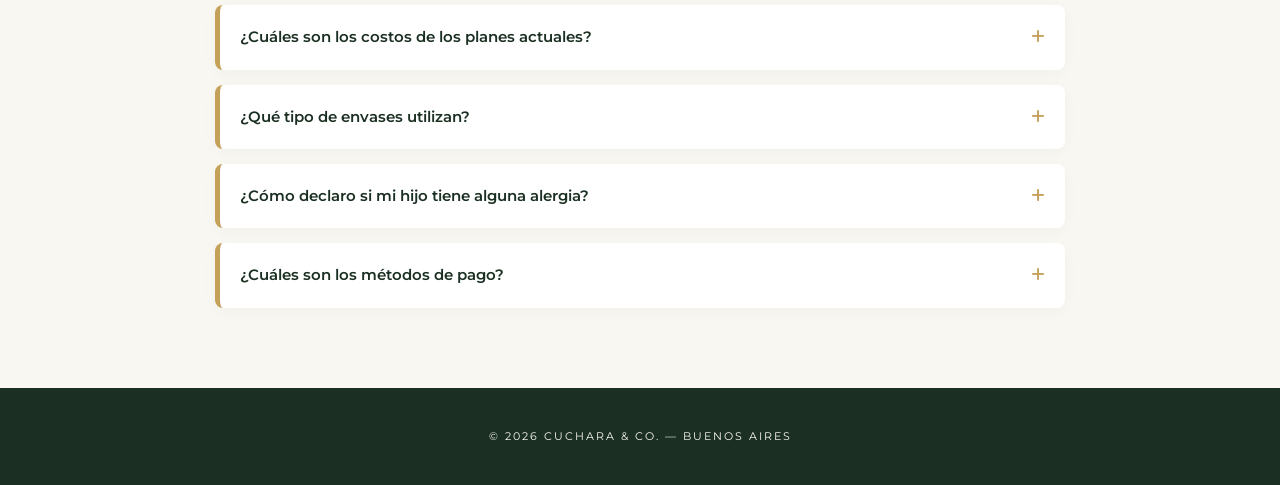
==== commit eb98bfe3: "Add files via upload popup" ====
--- a/index.html
+++ b/index.html
@@ -68,7 +68,7 @@
             <div class="faq-container" style="max-width: 850px; margin: 0 auto;">
                 
                 <details class="faq-item">
-                    <summary>¿Cómo funciona el servicio para los colegios?</summary>
+                    <summary>¿Cómo funciona el servicio para el colegio Westminster?</summary>
                     <div class="faq-content">
                         <p>Ofrecemos un plan específico para alumnos que incluye 5 viandas semanales nutricionalmente balanceadas, diseñadas para que el alumno las lleve al colegio listas para consumir o calentar.</p>
                     </div>
@@ -117,6 +117,14 @@
     <footer class="main-footer">
         <p>© 2026 CUCHARA & CO. — BUENOS AIRES</p>
     </footer>
-
+<div id="popupCupo" class="modal">
+    <div class="modal-content">
+        <span class="close-button" onclick="cerrarPopup()">&times;</span>
+        <h2 id="popupTitulo" style="font-family: 'Playfair Display', serif; color: var(--verde);"></h2>
+        <p id="popupMensaje" style="margin: 20px 0; color: var(--texto);"></p>
+        <div id="popupAccion"></div>
+    </div>
+</div>
+<script src="script.js"></script>
 </body>
 </html>
